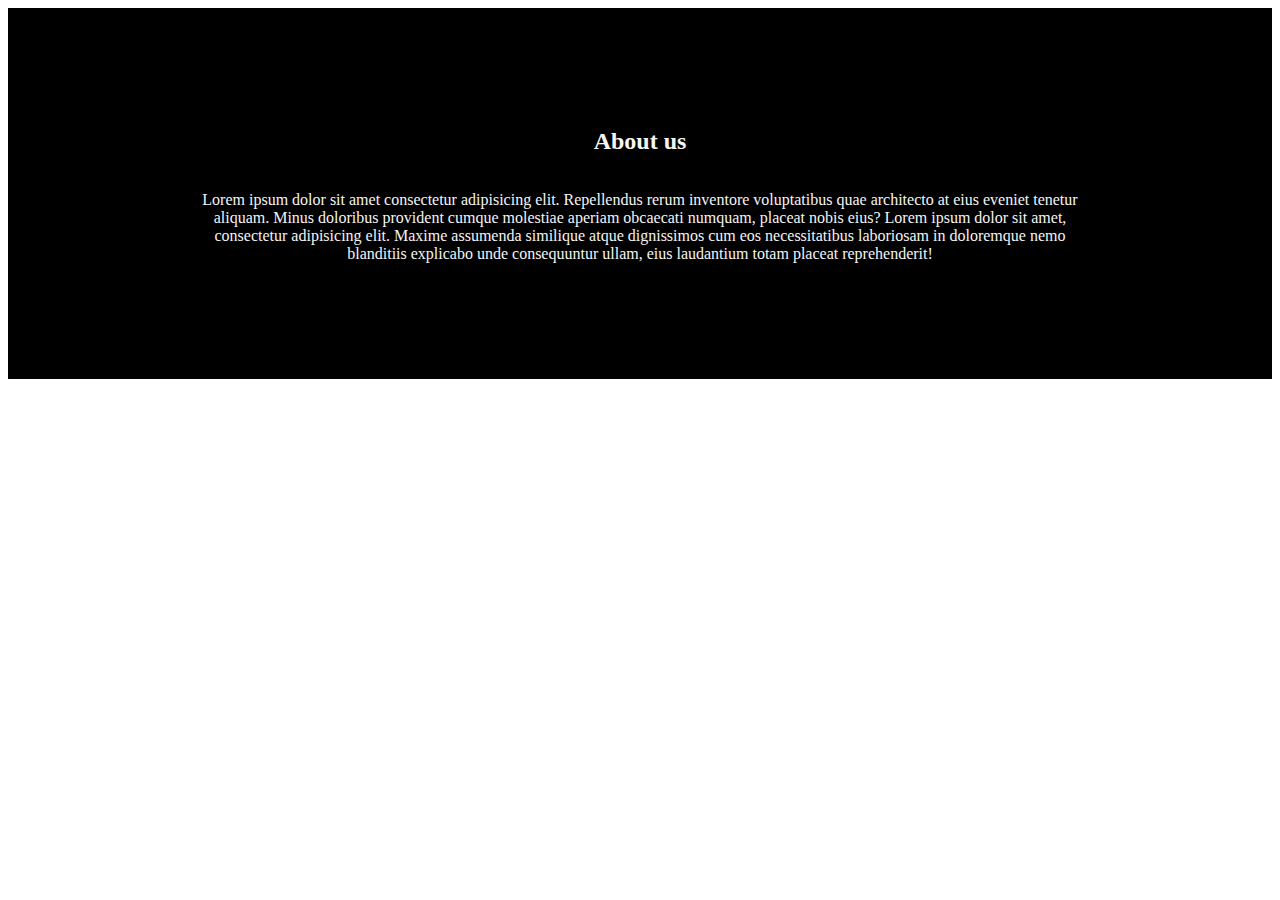
==== 06-build-page/project-dist/index.html @ 406fdd3e "feat: add solution for 06-build-page" ====
<!DOCTYPE html>
<html lang="en">
  <head>
    <meta charset="UTF-8" />
    <meta name="viewport" content="width=device-width, initial-scale=1.0"/>
    <link
      href="https://fonts.googleapis.com/css2?family=Open+Sans:wght@100;300;400;600&display=swap"
      rel="stylesheet"
    />
    <link rel="stylesheet" href="style.css"/>
    <title>wildlife</title>
  </head>
<body>
    <div class="about-container">
  <h2>About us</h2>
  <p class="about-text">
    Lorem ipsum dolor sit amet consectetur adipisicing elit. Repellendus rerum
    inventore voluptatibus quae architecto at eius eveniet tenetur aliquam.
    Minus doloribus provident cumque molestiae aperiam obcaecati numquam,
    placeat nobis eius? Lorem ipsum dolor sit amet, consectetur adipisicing
    elit. Maxime assumenda similique atque dignissimos cum eos necessitatibus
    laboriosam in doloremque nemo blanditiis explicabo unde consequuntur ullam,
    eius laudantium totam placeat reprehenderit!
  </p>
  <div class="logo-icon"></div>
</div>
    
</body>
</html>
---- 06-build-page/project-dist/style.css ----
.about-container {
  padding-top: 100px;
  padding-bottom: 100px;

  display: flex;
  flex-direction: column;
  justify-content: space-between;
  align-items: center;

  text-align: center;

  background-color: black;
  color: whitesmoke;
}

.about-text {
  width: 70%;
}
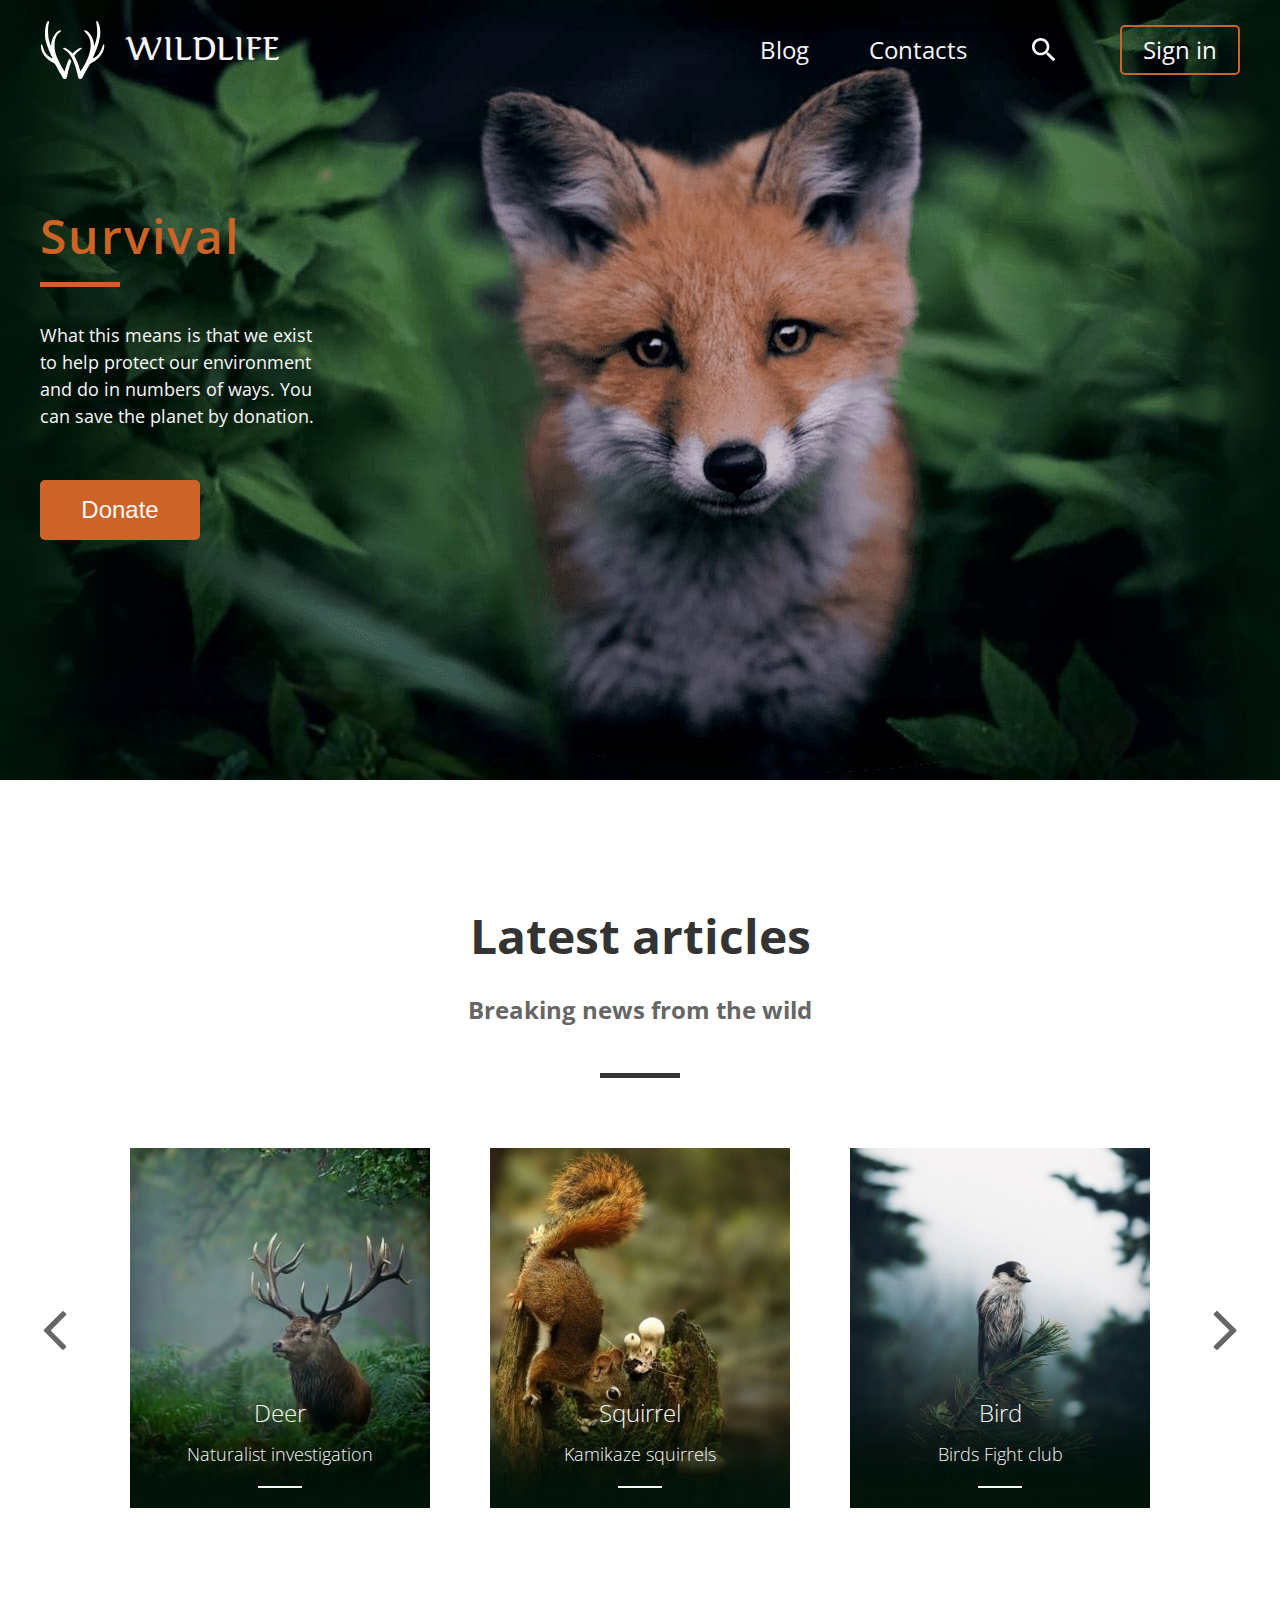
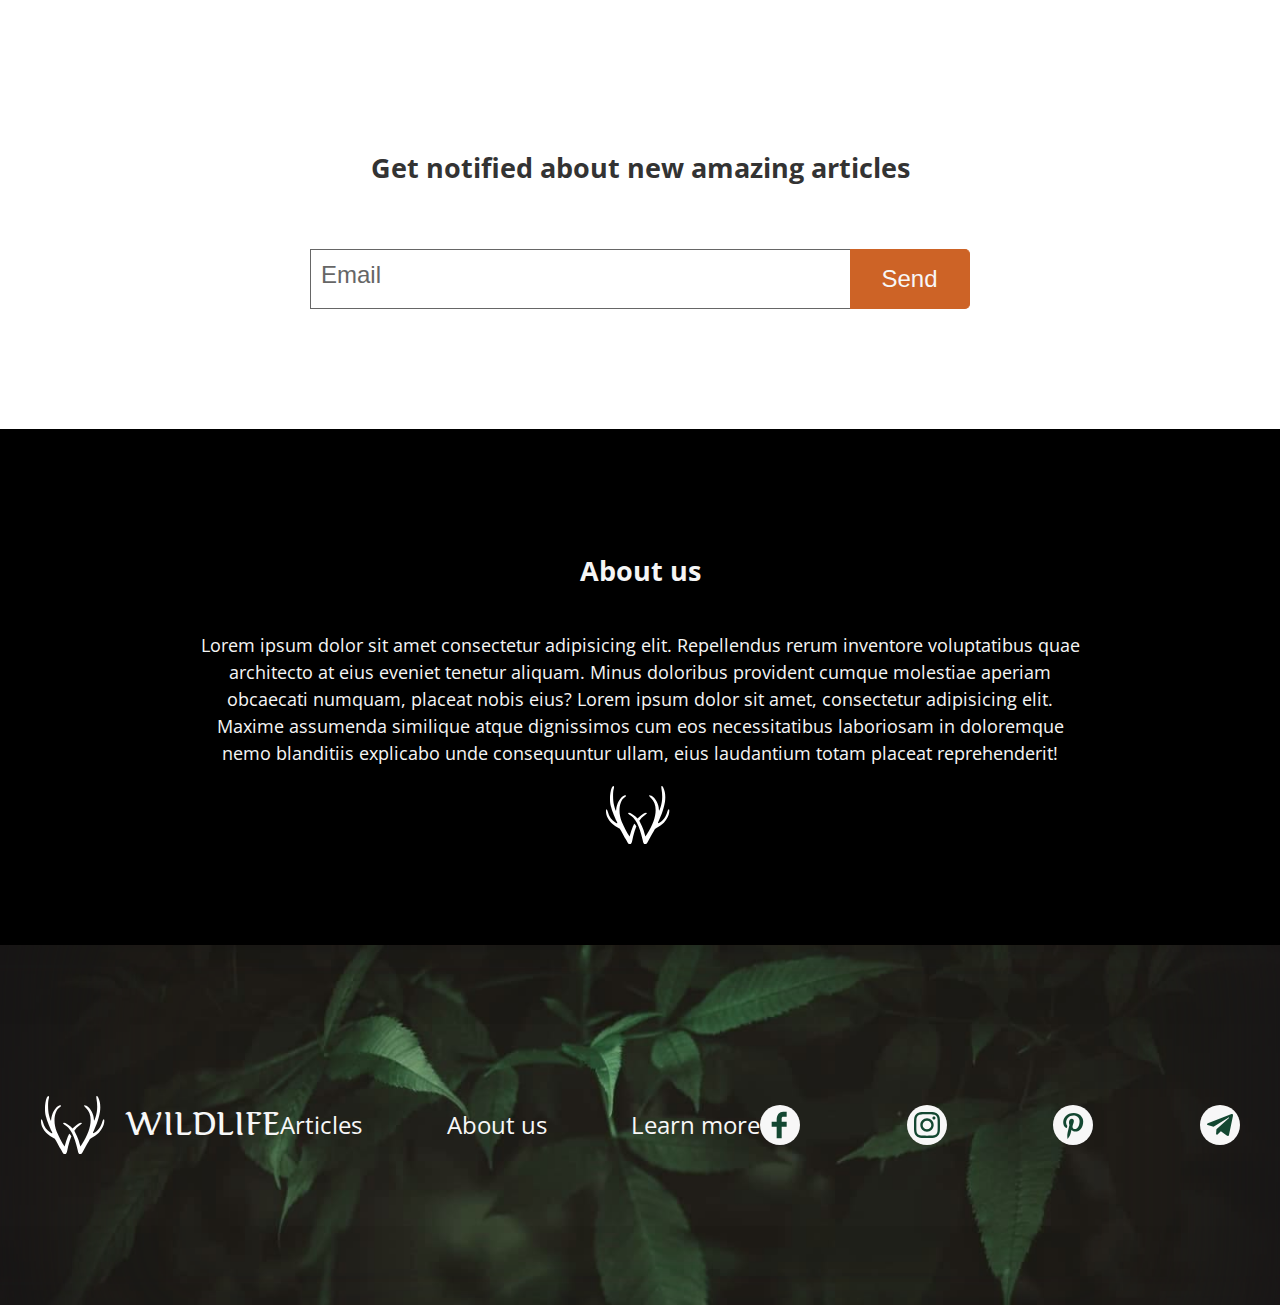
==== commit 8a76acbf: "feat: add async/await, optimize functions" ====
--- a/06-build-page/project-dist/index.html
+++ b/06-build-page/project-dist/index.html
@@ -11,7 +11,75 @@
     <title>wildlife</title>
   </head>
 <body>
-    <div class="about-container">
+    <header class="header">
+  <div class="container">
+    <div class="inner-container">
+      <nav class="main-nav">
+        <div class="logo">
+          <div class="logo-icon"></div>
+          <h1>wildlife</h1>
+        </div>
+        <ul class="nav-list">
+          <li class="list-item"><a href="#">Blog</a></li>
+          <li class="list-item"><a href="#">Contacts</a></li>
+          <li class="list-item search"><a href="#"></a></li>
+          <li class="list-item login"><a href="#">Sign in</a></li>
+        </ul>
+      </nav>
+      <div class="header-promo">
+        <h2 class="header-title">Survival</h2>
+        <p class="header-text">
+          What this means is that we exist to help protect our environment
+          and do in numbers of ways. You can save the planet by donation.
+        </p>
+        <button class="header-button">Donate</button>
+      </div>
+    </div>
+  </div>
+</header>
+    <main class="main">
+      <div class="container">
+  <div class="inner-container">
+    <h2 class="main-title">Latest articles</h2>
+    <h3 class="main-subtitle">Breaking news from the wild</h3>
+    <div class="slider">
+      <a class="arrow arrow-left"></a>
+      <div class="item item1">
+        <a href="#">
+          <h2 class="item-title">Deer</h2>
+          <h3 class="item-subtitle">Naturalist investigation</h3>
+        </a>
+      </div>
+      <div class="item item2">
+        <a href="#">
+          <h2 class="item-title">Squirrel</h2>
+          <h3 class="item-subtitle">Kamikaze squirrels</h3>
+        </a>
+      </div>
+      <div class="item item3">
+        <a href="#">
+          <h2 class="item-title">Bird</h2>
+          <h3 class="item-subtitle">Birds Fight club</h3>
+        </a>
+      </div>
+      <a class="arrow arrow-right"></a>
+    </div>
+    <div class="mail">
+      <h2 class="mail-title">Get notified about new amazing articles</h2>
+      <form action="#" method="post" class="mail-form">
+        <input
+          type="text"
+          class="mail-input"
+          placeholder="Email"
+          required
+          autofocus
+        />
+        <input type="submit" class="mail-button" value="Send"/>
+      </form>
+    </div>
+  </div>
+</div>
+      <div class="about-container">
   <h2>About us</h2>
   <p class="about-text">
     Lorem ipsum dolor sit amet consectetur adipisicing elit. Repellendus rerum
@@ -24,6 +92,28 @@
   </p>
   <div class="logo-icon"></div>
 </div>
-    
+
+    </main>
+    <footer class="footer">
+  <div class="container">
+    <div class="inner-container footer-inner-container">
+      <div class="logo">
+        <div class="logo-icon"></div>
+        <h2>wildlife</h2>
+      </div>
+      <ul class="nav-list">
+        <li class="list-item"><a href="#">Articles</a></li>
+        <li class="list-item"><a href="#">About us</a></li>
+        <li class="list-item"><a href="#">Learn more</a></li>
+      </ul>
+      <ul class="nav-list social-list">
+        <li class="list-item social-item fb"><a href="#"></a></li>
+        <li class="list-item social-item instagramm"><a href="#"></a></li>
+        <li class="list-item social-item pinterest"><a href="#"></a></li>
+        <li class="list-item social-item telegram"><a href="#"></a></li>
+      </ul>
+    </div>
+  </div>
+</footer>
 </body>
 </html>--- a/06-build-page/project-dist/style.css
+++ b/06-build-page/project-dist/style.css
@@ -1,4 +1,3 @@
-
 
 .about-container {
   padding-top: 100px;
@@ -17,4 +16,414 @@
 
 .about-text {
   width: 70%;
+}
+
+footer {
+  background-color: #181617;
+}
+
+footer .container {
+  background-image: url('assets/img/footer.jpg');
+  background-size: cover;
+  box-shadow: -150px 0 150px -100px #181617 inset, 150px 0 150px -100px #181617 inset;
+}
+
+.footer-inner-container {
+  display: flex;
+  align-items: center;
+  justify-content: space-between;  
+  min-height: 360px;
+}
+
+.social-list {
+  width: 240px;
+  display: flex;
+  justify-content: space-between;
+  align-items: center;
+}
+
+.social-item {
+  width: 40px;
+  height: 40px;
+  border-radius: 20px;
+}
+
+.social-item a {
+  display: block;
+  width: 40px;
+  height: 40px;
+  border-radius: 20px;
+  background-color: #f7f7f7;
+  background-size: contain;
+  background-position: center center;
+  background-repeat: no-repeat;
+}
+
+.fb a {
+  background-image: url('assets/svg/facebook.svg');
+}
+
+.instagramm a {
+  background-image: url('assets/svg/instagram.svg');
+  background-size: 26px;
+}
+
+.pinterest a {
+  background-image: url('assets/svg/pinterest.svg');
+}
+
+.telegram a {
+  background-image: url('assets/svg/telegram.svg');
+  background-size: 26px;
+}@font-face {
+  font-family: 'Karolina';
+  src: url('assets/fonts/Karolina-Regular.woff2') format('woff2');
+  font-weight: normal;
+  font-style: normal;
+}
+
+* {
+  box-sizing: border-box;
+}
+
+body {
+  margin: 0;
+  padding: 0;
+  font-family: 'Open Sans', sans-serif;
+  font-size: 18px;
+  line-height: 1.5;
+}
+
+.inner-container {
+  max-width: 1200px;
+  margin: 0 auto;
+}
+
+header {
+  background-color: #02160b;
+}
+
+header .container {
+  min-height: 780px;
+  background-image: url('assets/img/header.jpg');
+  background-size: cover;
+  padding-top: 20px;
+  box-shadow: -150px 0 150px -100px #02160b inset, 150px 0 150px -100px #02160b inset, -100px 0 100px -90px #02160b inset, 100px 0 100px -90px #02160b inset, -50px 0 50px -40px #02160b inset, 50px 0 50px -40px #02160b inset;
+}
+
+.main-nav {
+  display: flex;
+  align-items: center;
+  justify-content: space-between;
+  margin-bottom: 120px;
+}
+
+.nav-list {
+  display: flex;
+  align-items: center;
+  justify-content: space-between;
+  width: 480px;
+  padding: 0;
+  margin: 0;
+  height: 60px;
+}
+
+.list-item {
+  padding: 0;
+  margin: 0;
+  list-style: none;
+}
+
+.list-item a {
+  font-size: 24px;
+  line-height: 60px;
+  color: #f7f7f7;
+  text-decoration: none;
+  transition: .3s;
+}
+
+.list-item:hover a {
+  color: #cd6326;
+}
+
+.logo {
+  display: flex;
+  align-items: center;
+  justify-content: space-between;
+  width: 240px;
+  height: 60px;
+}
+
+.logo-icon {
+  width: 70px;
+  height: 60px;
+  background-image: url('assets/svg/logo.svg');
+  background-size: contain;
+  background-position: left center;
+  background-repeat: no-repeat;  
+}
+
+.logo h1,
+.logo h2 {
+  padding: 0;
+  margin: 0;
+  font-family: 'Karolina';
+  font-size: 32px;
+  color: #f7f7f7;
+  line-height: 60px;
+  text-transform: uppercase;
+  font-weight: 300;
+}
+
+.search {
+  width: 32px;
+  height: 32px;
+  background-image: url('assets/svg/search.svg');
+  background-size: contain;
+  background-position: center center;
+  background-repeat: no-repeat;  
+  cursor: pointer;
+}
+
+.login {
+  width: 120px;
+  height: 50px;
+  border: 2px solid #cd6326;  
+  border-radius: 5px;
+  text-align: center;
+  transition: .3s;
+}
+
+.login:hover {
+  background-color: #cd6326;
+  border-color: #cd6326;
+}
+
+.login:active {
+  background-color: #8F5515;
+  border-color: #8F5515;
+}
+
+.login a,
+.login:hover a,
+.login:active a {
+  color: #f7f7f7;
+  line-height: 46px;
+}
+
+.header-title {
+  position: relative;
+  font-size: 48px;
+  font-weight: 600;
+  color: #cd6326;
+  letter-spacing: 2px;
+  margin-bottom: 50px;
+}
+
+.header-title::after {
+  content: '';
+  position: absolute;
+  left: 0;
+  bottom: -15px;
+  width: 80px;
+  height: 5px;
+  background-color: #cd6326;
+}
+
+.header-text {
+  width: 280px;
+  color: #f7f7f7;
+  margin-bottom: 50px;
+}
+
+.header-button {
+  width: 160px;
+  height: 60px;
+  color: #f7f7f7;
+  background-color: #cd6326;
+  border-radius: 5px;
+  font-size: 24px;
+  border: 0;
+  outline: 0;
+  cursor: pointer;
+  transition: .3s;
+}
+
+.header-button:hover {
+  background-color: #E4902D;
+}
+
+.header-button:active {
+  background-color: #8F5515;
+}
+main .container {
+  padding-top: 120px;
+  padding-bottom: 120px;
+}
+
+.main-title {
+  font-size: 48px;
+  color: #333;
+  text-align: center;
+  margin: 0;
+  padding: 0;
+  margin-bottom: 20px;
+}
+
+.main-subtitle {
+  position: relative;
+  font-size: 24px;
+  color: #666;
+  text-align: center;
+  margin: 0;
+  margin-bottom: 120px;
+  padding: 0;
+}
+
+.main-subtitle::after {
+  content: '';
+  position: absolute;
+  left: 50%;
+  margin-left: -40px;
+  bottom: -50px;
+  width: 80px;
+  height: 5px;
+  background-color: #333;
+}
+
+.slider {
+  display: flex;
+  align-items: center;
+  justify-content: space-between;
+  margin-bottom: 240px;
+}
+
+.item a {
+  display: flex;
+  align-items: center;
+  justify-content: flex-end;
+  flex-direction: column;
+  width: 300px;
+  height: 360px;
+  background-size: cover;
+  background-repeat: no-repeat;  
+  text-decoration: none;
+  box-shadow: 0 -150px 150px -120px #02160b inset, 0 -100px 100px -80px #02160b inset, 0 -50px 50px -40px #02160b inset;
+}
+
+.item1 {
+  background-image: url('assets/img/item1.jpg');
+}
+
+.item2 {
+  background-image: url('assets/img/item2.jpg');
+}
+
+.item3 {
+  background-image: url('assets/img/item3.jpg');
+}
+
+.item-title {
+  font-size: 24px;
+  font-weight: 300;
+  color: #f7f7f7;
+  text-align: center;
+  margin: 0;
+  padding: 0;
+  margin-bottom: 10px;
+}
+
+.item-subtitle {
+  position: relative;
+  font-size: 18px;
+  font-weight: 100;
+  color: #f7f7f7;
+  text-align: center;
+  margin: 0;
+  margin-bottom: 40px;
+  padding: 0;
+}
+
+.item-subtitle::after {
+  content: '';
+  position: absolute;
+  left: 50%;
+  margin-left: -22px;
+  bottom: -20px;
+  width: 44px;
+  height: 2px;
+  background-color: #f7f7f7;
+}
+
+.arrow {
+  width: 30px;
+  height: 70px;
+  background-size: contain;
+  background-position: center center;
+  background-repeat: no-repeat;
+  cursor: pointer;
+}
+
+.arrow-left {
+  background-image: url('assets/svg/arrow-left.svg');
+}
+
+.arrow-right {
+  background-image: url('assets/svg/arrow-right.svg');
+}
+
+.mail-form {
+  display: flex;
+  height: 60px;
+  justify-content: center;
+}
+
+.mail-title {
+  padding: 0;
+  margin: 0;
+  margin-bottom: 60px;
+  text-align: center;
+  color: #333;
+}
+
+.mail-input {
+  box-sizing: border-box;
+  width: 540px;
+  height: 60px;
+  padding: 10px;
+  background-color:transparent;
+  border: 1px solid #666;
+  border-right: 0;
+  outline: 0;
+}
+
+.mail-input::placeholder {
+  font-size: 24px;
+  line-height: 58px;
+  color: #666;
+}
+
+.mail-button {
+  width: 120px;
+  height: 60px;
+  color: #f7f7f7;
+  background-color: #cd6326;  
+  font-size: 24px;
+  border: 1px solid #cd6326;
+  border-radius: 0 5px 5px 0;
+  border-left: 0;
+  cursor: pointer;
+  transition: .3s;
+}
+
+.mail-button:hover {
+  background-color: #E4902D;
+  border-color: #E4902D;
+  outline: 0;
+}
+
+.mail-button:active {
+  background-color: #8F5515;
+  border-color: #8F5515;
+  outline: 0;
 }